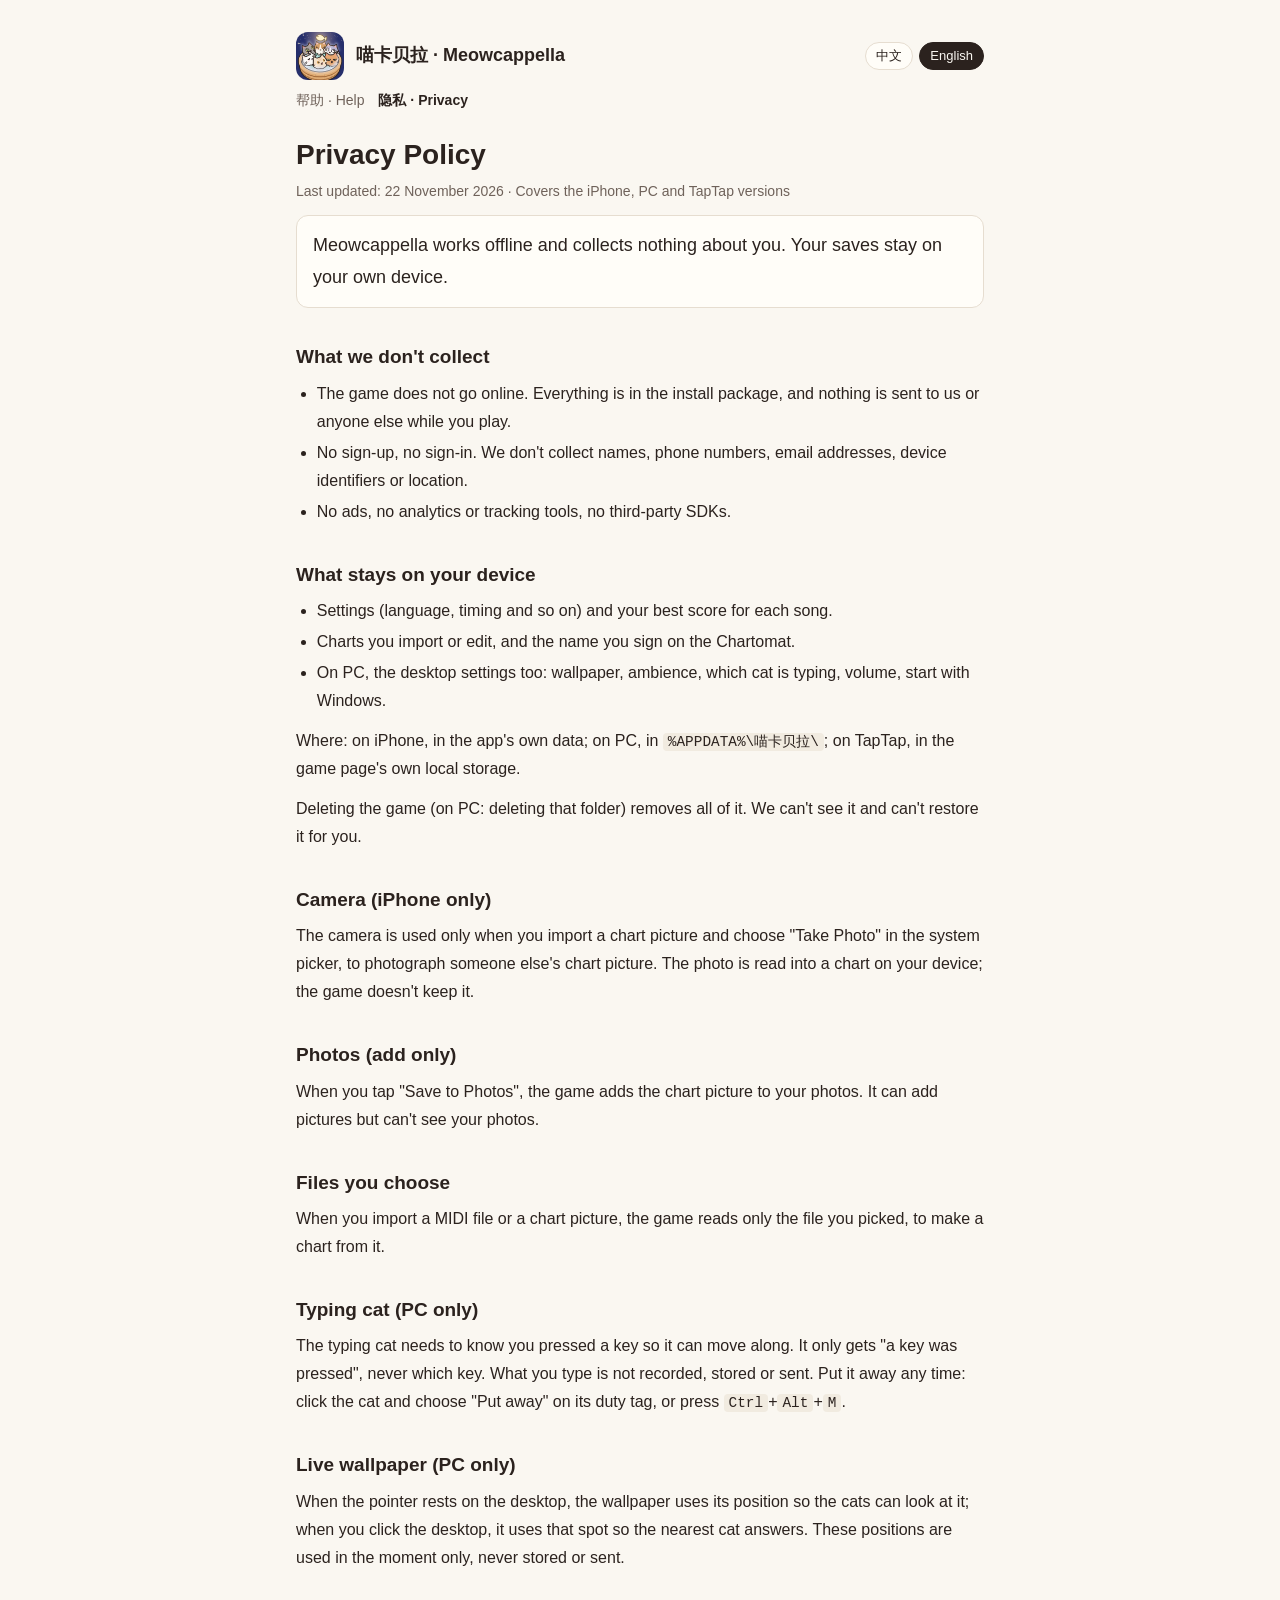
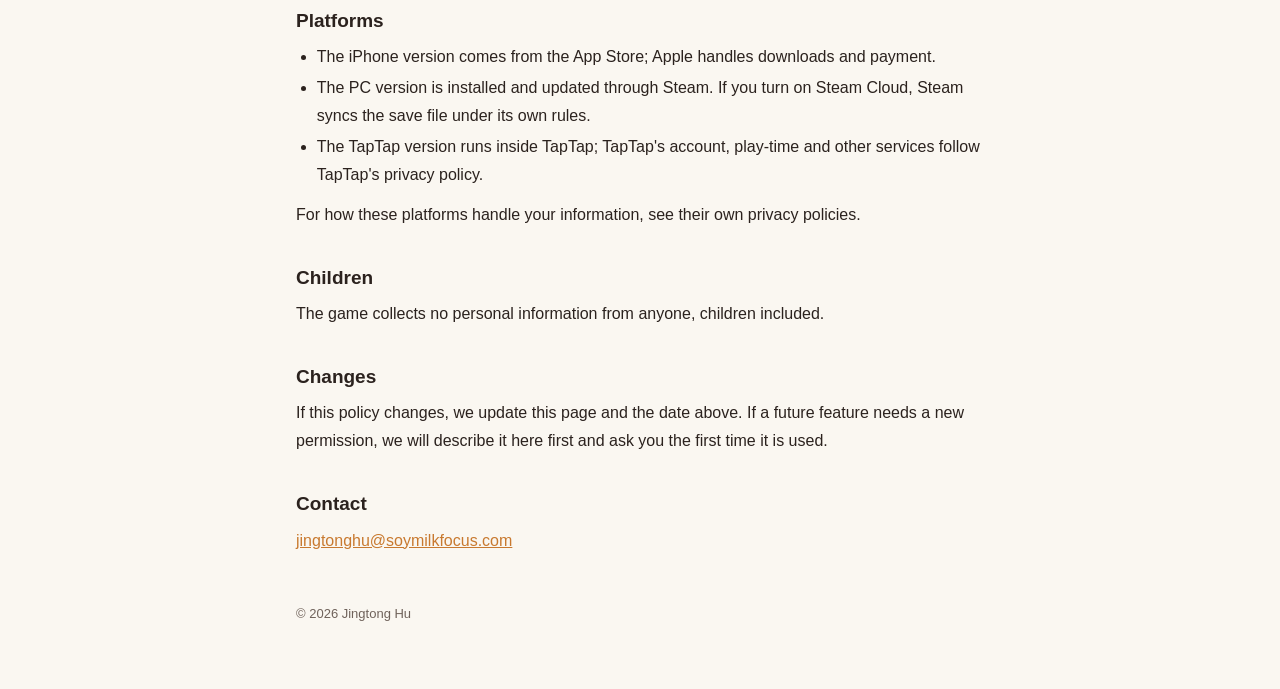
==== privacy.html @ f6c9191d "Meowcappella privacy policy and help pages (zh / en)" ====
<!doctype html>
<html lang="zh-CN" data-title-zh="隐私政策 · 喵卡贝拉" data-title-en="Privacy Policy · Meowcappella">
<head>
<meta charset="utf-8">
<meta name="viewport" content="width=device-width, initial-scale=1">
<title>隐私政策 · 喵卡贝拉</title>
<link rel="icon" href="icon.png">
<link rel="stylesheet" href="site.css">
<script src="lang.js"></script>
</head>
<body>
<main>
<header class="top">
  <img src="icon.png" alt="">
  <span class="name">喵卡贝拉 · Meowcappella</span>
  <span class="langs"><button data-lang="zh" aria-pressed="true">中文</button><button data-lang="en" aria-pressed="false">English</button></span>
</header>
<nav class="pages"><a href="support.html">帮助 · Help</a><a href="privacy.html" aria-current="page">隐私 · Privacy</a></nav>

<article lang="zh-CN" data-l>
<h1>隐私政策</h1>
<p class="meta">更新日期：2026 年 11 月 22 日 · 适用于 iPhone 版、电脑版和 TapTap 版</p>
<p class="lead">《喵卡贝拉》不联网，不收集你的任何信息。你的存档只在你自己的设备上。</p>

<h2>我们不收集什么</h2>
<ul>
<li>游戏不联网。所有内容都在安装包里，玩的时候不向我们或任何第三方发送数据。</li>
<li>不用注册，不用登录。不收集姓名、手机号、邮箱、设备标识、位置。</li>
<li>没有广告，没有统计或追踪工具，没有第三方 SDK。</li>
</ul>

<h2>存在你设备上的东西</h2>
<ul>
<li>设置（语言、音画同步等）、每首歌的最高分。</li>
<li>你导入或改过的谱面，谱面机上填的署名。</li>
<li>电脑版另有桌面设置：壁纸、白噪音、打字猫是谁、音量、开机启动。</li>
</ul>
<p>存在哪：iPhone 版在 App 自己的数据里；电脑版在 <code>%APPDATA%\喵卡贝拉\</code>；TapTap 版在游戏页面自己的本地存储里。</p>
<p>删掉游戏（电脑版：删掉上面那个文件夹）就全部清除。这些东西我们拿不到，也帮不了你恢复。</p>

<h2>相机（只在 iPhone 版）</h2>
<p>只在「导入谱面图」时，你在系统的选择器里点了「拍照」，才会用相机，用来拍下别人的谱面图。照片只在本机读成谱面，游戏不保存这张照片。</p>

<h2>照片（只往里存）</h2>
<p>你点「存到相册」时，游戏把谱面图存进你的照片。它只能往里存，不能看你的照片。</p>

<h2>你选的文件</h2>
<p>导入 MIDI 或谱面图时，游戏只读你选中的那一个文件，用来生成谱面。</p>

<h2>打字猫（只在电脑版）</h2>
<p>打字猫要知道你按了键，才能跟着动。它只收到「按了一下」，不知道按的是哪个键。你打的内容不记录、不保存、不发送。随时可以收起它：点一下猫，在冒出来的值班牌上点「收起」，或者按 <kbd>Ctrl</kbd>+<kbd>Alt</kbd>+<kbd>M</kbd>。</p>

<h2>动态壁纸（只在电脑版）</h2>
<p>鼠标停在桌面上时，壁纸用光标的位置让猫看向它；你点桌面时，用点的位置让最近的那只猫应一声。这些位置只在那一刻用，不保存、不发送。</p>

<h2>平台</h2>
<ul>
<li>iPhone 版从 App Store 下载，下载和付款由 Apple 处理。</li>
<li>电脑版从 Steam 安装和更新。如果你开了 Steam 云存档，存档文件由 Steam 按它自己的规则同步。</li>
<li>TapTap 版运行在 TapTap 里，TapTap 的账号、防沉迷等服务按 TapTap 的隐私政策。</li>
</ul>
<p>这些平台怎么处理你的信息，请看它们各自的隐私政策。</p>

<h2>儿童</h2>
<p>游戏不收集任何人的个人信息，包括儿童。</p>

<h2>以后有变化</h2>
<p>政策改了，会更新这一页和上面的日期。以后如果加了要新权限的功能，会先写在这里，并在第一次用到时问你。</p>

<h2>联系我们</h2>
<p><a href="mailto:jingtonghu@soymilkfocus.com">jingtonghu@soymilkfocus.com</a></p>
</article>

<article lang="en" data-l>
<h1>Privacy Policy</h1>
<p class="meta">Last updated: 22 November 2026 · Covers the iPhone, PC and TapTap versions</p>
<p class="lead">Meowcappella works offline and collects nothing about you. Your saves stay on your own device.</p>

<h2>What we don't collect</h2>
<ul>
<li>The game does not go online. Everything is in the install package, and nothing is sent to us or anyone else while you play.</li>
<li>No sign-up, no sign-in. We don't collect names, phone numbers, email addresses, device identifiers or location.</li>
<li>No ads, no analytics or tracking tools, no third-party SDKs.</li>
</ul>

<h2>What stays on your device</h2>
<ul>
<li>Settings (language, timing and so on) and your best score for each song.</li>
<li>Charts you import or edit, and the name you sign on the Chartomat.</li>
<li>On PC, the desktop settings too: wallpaper, ambience, which cat is typing, volume, start with Windows.</li>
</ul>
<p>Where: on iPhone, in the app's own data; on PC, in <code>%APPDATA%\喵卡贝拉\</code>; on TapTap, in the game page's own local storage.</p>
<p>Deleting the game (on PC: deleting that folder) removes all of it. We can't see it and can't restore it for you.</p>

<h2>Camera (iPhone only)</h2>
<p>The camera is used only when you import a chart picture and choose "Take Photo" in the system picker, to photograph someone else's chart picture. The photo is read into a chart on your device; the game doesn't keep it.</p>

<h2>Photos (add only)</h2>
<p>When you tap "Save to Photos", the game adds the chart picture to your photos. It can add pictures but can't see your photos.</p>

<h2>Files you choose</h2>
<p>When you import a MIDI file or a chart picture, the game reads only the file you picked, to make a chart from it.</p>

<h2>Typing cat (PC only)</h2>
<p>The typing cat needs to know you pressed a key so it can move along. It only gets "a key was pressed", never which key. What you type is not recorded, stored or sent. Put it away any time: click the cat and choose "Put away" on its duty tag, or press <kbd>Ctrl</kbd>+<kbd>Alt</kbd>+<kbd>M</kbd>.</p>

<h2>Live wallpaper (PC only)</h2>
<p>When the pointer rests on the desktop, the wallpaper uses its position so the cats can look at it; when you click the desktop, it uses that spot so the nearest cat answers. These positions are used in the moment only, never stored or sent.</p>

<h2>Platforms</h2>
<ul>
<li>The iPhone version comes from the App Store; Apple handles downloads and payment.</li>
<li>The PC version is installed and updated through Steam. If you turn on Steam Cloud, Steam syncs the save file under its own rules.</li>
<li>The TapTap version runs inside TapTap; TapTap's account, play-time and other services follow TapTap's privacy policy.</li>
</ul>
<p>For how these platforms handle your information, see their own privacy policies.</p>

<h2>Children</h2>
<p>The game collects no personal information from anyone, children included.</p>

<h2>Changes</h2>
<p>If this policy changes, we update this page and the date above. If a future feature needs a new permission, we will describe it here first and ask you the first time it is used.</p>

<h2>Contact</h2>
<p><a href="mailto:jingtonghu@soymilkfocus.com">jingtonghu@soymilkfocus.com</a></p>
</article>

<footer>© 2026 Jingtong Hu</footer>
</main>
</body>
</html>
---- site.css ----
/* 喵卡贝拉 · 静态页共用样式。纸色底、暖墨字，和游戏的纸面画风一个颜色；夜里换成温泉的夜色。 */
:root {
  --paper: #faf7f1;
  --card: #fffdf8;
  --ink: #2b221e;
  --muted: #6f625a;
  --line: #e6ddd0;
  --accent: #c8792f;
  --mark: #f3c969;
  --code: #f1ebe0;
  color-scheme: light;
}
@media (prefers-color-scheme: dark) {
  :root:not([data-theme="light"]) {
    --paper: #161a2b;
    --card: #1e2338;
    --ink: #f1e9dc;
    --muted: #b3a998;
    --line: #333a55;
    --accent: #f0a85a;
    --mark: #8a6a2a;
    --code: #262c45;
    color-scheme: dark;
  }
}
:root[data-theme="dark"] {
  --paper: #161a2b; --card: #1e2338; --ink: #f1e9dc; --muted: #b3a998; --line: #333a55;
  --accent: #f0a85a; --mark: #8a6a2a; --code: #262c45; color-scheme: dark;
}
* { box-sizing: border-box; }
html { -webkit-text-size-adjust: 100%; }
body {
  margin: 0; background: var(--paper); color: var(--ink);
  font: 16px/1.75 -apple-system, BlinkMacSystemFont, "PingFang SC", "Hiragino Sans GB", "Microsoft YaHei", "Segoe UI", sans-serif;
}
main { max-width: 720px; margin: 0 auto; padding: 32px 16px 64px; }
header.top { display: flex; align-items: center; gap: 12px; flex-wrap: wrap; margin-bottom: 8px; }
header.top img { width: 48px; height: 48px; border-radius: 12px; }
header.top .name { font-weight: 700; font-size: 18px; }
nav.pages { display: flex; gap: 14px; flex-wrap: wrap; font-size: 14px; margin: 4px 0 24px; }
nav.pages a { color: var(--muted); text-decoration: none; }
nav.pages a[aria-current="page"] { color: var(--ink); font-weight: 600; }
.langs { margin-left: auto; display: flex; gap: 6px; }
.langs button {
  font: inherit; font-size: 13px; padding: 2px 10px; border-radius: 999px; cursor: pointer;
  border: 1px solid var(--line); background: var(--card); color: var(--ink);
}
.langs button[aria-pressed="true"] { background: var(--ink); color: var(--paper); border-color: var(--ink); }
h1 { font-size: 28px; line-height: 1.3; margin: 8px 0 4px; }
h2 { font-size: 19px; margin: 32px 0 6px; }
h3 { font-size: 16px; margin: 22px 0 4px; }
p, ul, ol { margin: 6px 0 12px; }
ul, ol { padding-left: 1.3em; }
li { margin: 3px 0; }
a { color: var(--accent); }
.meta { color: var(--muted); font-size: 14px; }
.lead { font-size: 18px; padding: 14px 16px; background: var(--card); border: 1px solid var(--line); border-radius: 12px; }
code, kbd { font-family: ui-monospace, Menlo, Consolas, monospace; font-size: .9em; background: var(--code); padding: 1px 5px; border-radius: 4px; }
.placeholder { background: var(--mark); color: var(--ink); padding: 0 4px; border-radius: 3px; }
details { border-top: 1px solid var(--line); padding: 10px 0; }
details summary { cursor: pointer; font-weight: 600; }
details[open] summary { margin-bottom: 4px; }
table { border-collapse: collapse; width: 100%; font-size: 15px; }
th, td { text-align: left; vertical-align: top; padding: 7px 10px 7px 0; border-bottom: 1px solid var(--line); }
th { color: var(--muted); font-weight: 500; white-space: nowrap; }
footer { margin-top: 48px; color: var(--muted); font-size: 13px; }
/* 两种语言都写在页面里；有脚本时只显示一种，没有脚本时两种都看得到。 */
html.js [lang="en"][data-l], html.js [lang="zh-CN"][data-l] { display: none; }
html.js.show-en [lang="en"][data-l], html.js.show-zh [lang="zh-CN"][data-l] { display: block; }
@media print { .langs, nav.pages { display: none; } html.js [data-l] { display: block !important; } }
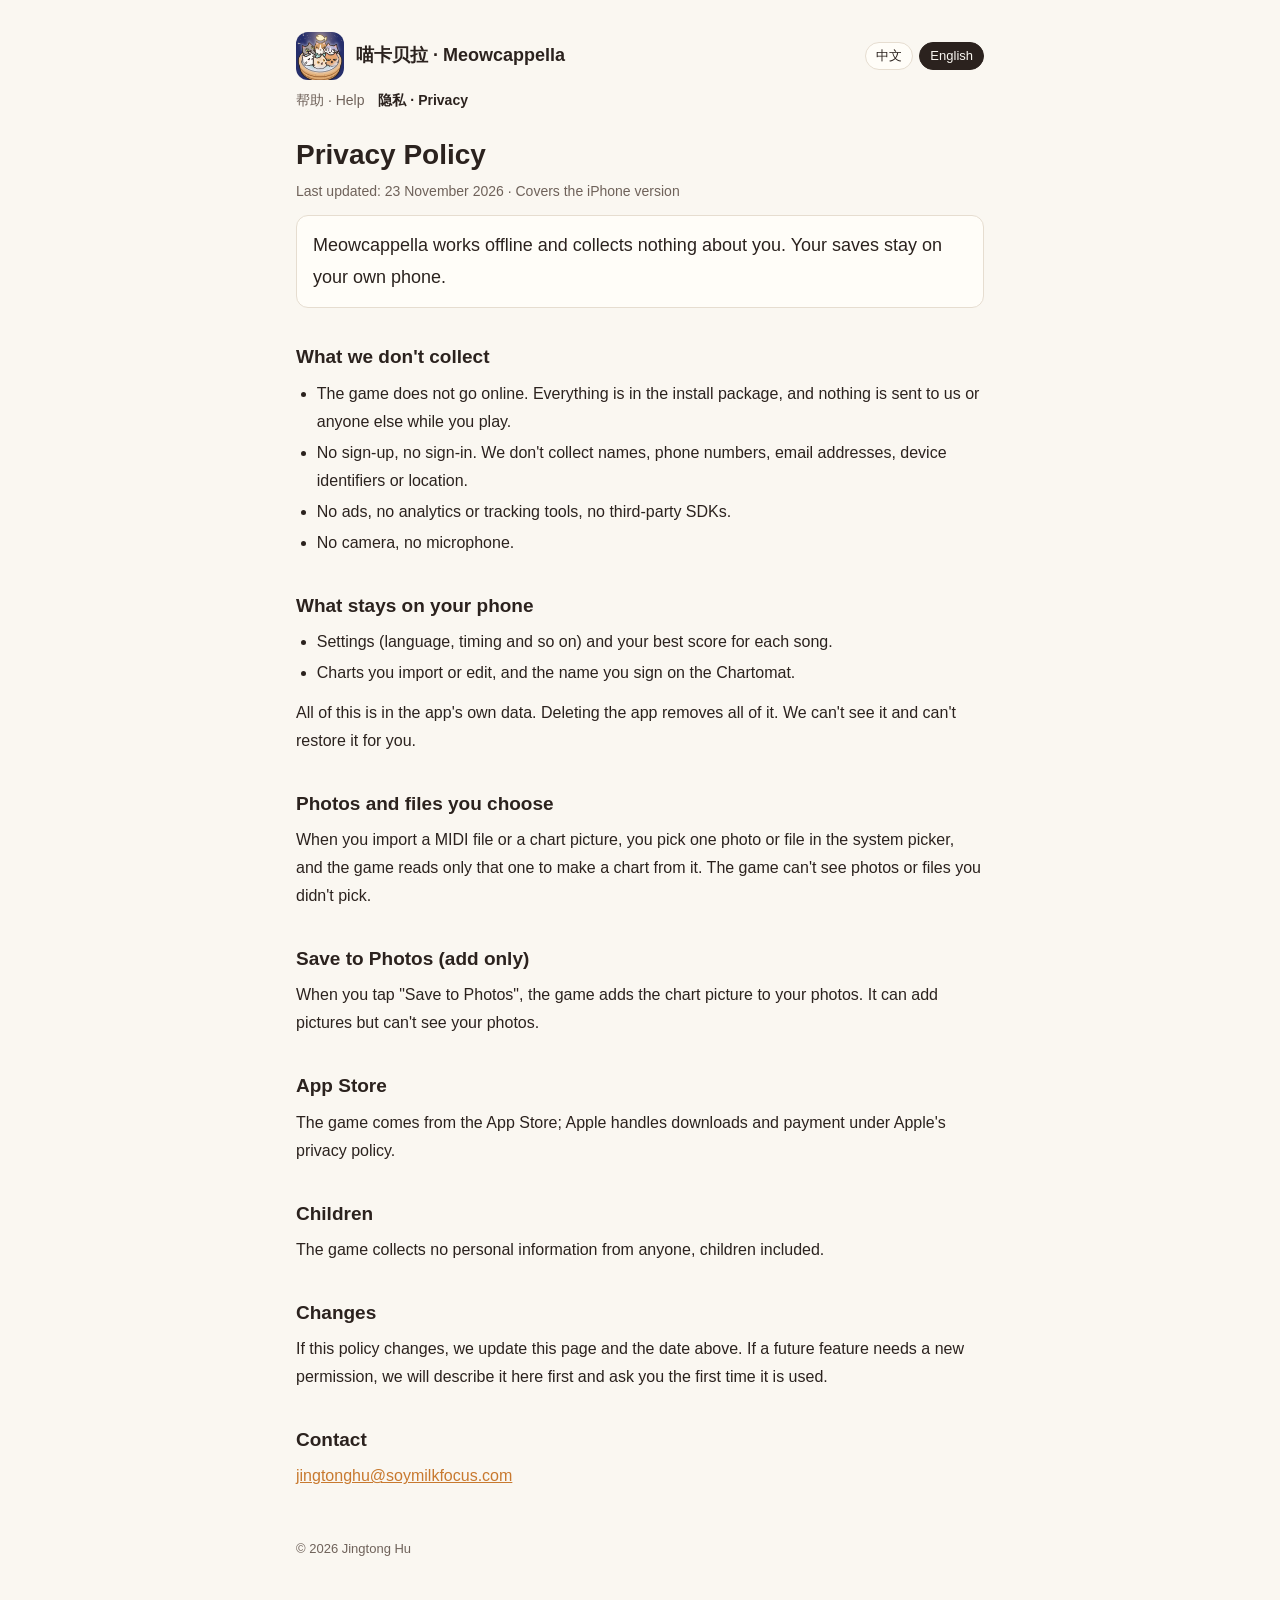
==== commit 549a0ef9: "Privacy: iPhone version only; no camera (11-23: 谱面图 come from Photos or Files, the App has no camera" ====
--- a/privacy.html
+++ b/privacy.html
@@ -19,47 +19,32 @@
 
 <article lang="zh-CN" data-l>
 <h1>隐私政策</h1>
-<p class="meta">更新日期：2026 年 11 月 22 日 · 适用于 iPhone 版、电脑版和 TapTap 版</p>
-<p class="lead">《喵卡贝拉》不联网，不收集你的任何信息。你的存档只在你自己的设备上。</p>
+<p class="meta">更新日期：2026 年 11 月 23 日 · 适用于 iPhone 版</p>
+<p class="lead">《喵卡贝拉》不联网，不收集你的任何信息。你的存档只在你自己的手机上。</p>
 
 <h2>我们不收集什么</h2>
 <ul>
 <li>游戏不联网。所有内容都在安装包里，玩的时候不向我们或任何第三方发送数据。</li>
 <li>不用注册，不用登录。不收集姓名、手机号、邮箱、设备标识、位置。</li>
 <li>没有广告，没有统计或追踪工具，没有第三方 SDK。</li>
+<li>不用相机，不用麦克风。</li>
 </ul>
 
-<h2>存在你设备上的东西</h2>
+<h2>存在你手机上的东西</h2>
 <ul>
 <li>设置（语言、音画同步等）、每首歌的最高分。</li>
 <li>你导入或改过的谱面，谱面机上填的署名。</li>
-<li>电脑版另有桌面设置：壁纸、白噪音、打字猫是谁、音量、开机启动。</li>
 </ul>
-<p>存在哪：iPhone 版在 App 自己的数据里；电脑版在 <code>%APPDATA%\喵卡贝拉\</code>；TapTap 版在游戏页面自己的本地存储里。</p>
-<p>删掉游戏（电脑版：删掉上面那个文件夹）就全部清除。这些东西我们拿不到，也帮不了你恢复。</p>
+<p>这些都在 App 自己的数据里。删掉 App 就全部清除。我们拿不到，也帮不了你恢复。</p>
 
-<h2>相机（只在 iPhone 版）</h2>
-<p>只在「导入谱面图」时，你在系统的选择器里点了「拍照」，才会用相机，用来拍下别人的谱面图。照片只在本机读成谱面，游戏不保存这张照片。</p>
+<h2>你选的照片和文件</h2>
+<p>导入 MIDI 或谱面图时，你在系统的选择器里选一张照片或一个文件，游戏只读你选中的那一个，用来生成谱面。游戏看不到你没选的照片和文件。</p>
 
-<h2>照片（只往里存）</h2>
+<h2>存到相册（只往里存）</h2>
 <p>你点「存到相册」时，游戏把谱面图存进你的照片。它只能往里存，不能看你的照片。</p>
 
-<h2>你选的文件</h2>
-<p>导入 MIDI 或谱面图时，游戏只读你选中的那一个文件，用来生成谱面。</p>
-
-<h2>打字猫（只在电脑版）</h2>
-<p>打字猫要知道你按了键，才能跟着动。它只收到「按了一下」，不知道按的是哪个键。你打的内容不记录、不保存、不发送。随时可以收起它：点一下猫，在冒出来的值班牌上点「收起」，或者按 <kbd>Ctrl</kbd>+<kbd>Alt</kbd>+<kbd>M</kbd>。</p>
-
-<h2>动态壁纸（只在电脑版）</h2>
-<p>鼠标停在桌面上时，壁纸用光标的位置让猫看向它；你点桌面时，用点的位置让最近的那只猫应一声。这些位置只在那一刻用，不保存、不发送。</p>
-
-<h2>平台</h2>
-<ul>
-<li>iPhone 版从 App Store 下载，下载和付款由 Apple 处理。</li>
-<li>电脑版从 Steam 安装和更新。如果你开了 Steam 云存档，存档文件由 Steam 按它自己的规则同步。</li>
-<li>TapTap 版运行在 TapTap 里，TapTap 的账号、防沉迷等服务按 TapTap 的隐私政策。</li>
-</ul>
-<p>这些平台怎么处理你的信息，请看它们各自的隐私政策。</p>
+<h2>App Store</h2>
+<p>游戏从 App Store 下载，下载和付款由 Apple 处理，按 Apple 的隐私政策。</p>
 
 <h2>儿童</h2>
 <p>游戏不收集任何人的个人信息，包括儿童。</p>
@@ -73,47 +58,32 @@
 
 <article lang="en" data-l>
 <h1>Privacy Policy</h1>
-<p class="meta">Last updated: 22 November 2026 · Covers the iPhone, PC and TapTap versions</p>
-<p class="lead">Meowcappella works offline and collects nothing about you. Your saves stay on your own device.</p>
+<p class="meta">Last updated: 23 November 2026 · Covers the iPhone version</p>
+<p class="lead">Meowcappella works offline and collects nothing about you. Your saves stay on your own phone.</p>
 
 <h2>What we don't collect</h2>
 <ul>
 <li>The game does not go online. Everything is in the install package, and nothing is sent to us or anyone else while you play.</li>
 <li>No sign-up, no sign-in. We don't collect names, phone numbers, email addresses, device identifiers or location.</li>
 <li>No ads, no analytics or tracking tools, no third-party SDKs.</li>
+<li>No camera, no microphone.</li>
 </ul>
 
-<h2>What stays on your device</h2>
+<h2>What stays on your phone</h2>
 <ul>
 <li>Settings (language, timing and so on) and your best score for each song.</li>
 <li>Charts you import or edit, and the name you sign on the Chartomat.</li>
-<li>On PC, the desktop settings too: wallpaper, ambience, which cat is typing, volume, start with Windows.</li>
 </ul>
-<p>Where: on iPhone, in the app's own data; on PC, in <code>%APPDATA%\喵卡贝拉\</code>; on TapTap, in the game page's own local storage.</p>
-<p>Deleting the game (on PC: deleting that folder) removes all of it. We can't see it and can't restore it for you.</p>
+<p>All of this is in the app's own data. Deleting the app removes all of it. We can't see it and can't restore it for you.</p>
 
-<h2>Camera (iPhone only)</h2>
-<p>The camera is used only when you import a chart picture and choose "Take Photo" in the system picker, to photograph someone else's chart picture. The photo is read into a chart on your device; the game doesn't keep it.</p>
+<h2>Photos and files you choose</h2>
+<p>When you import a MIDI file or a chart picture, you pick one photo or file in the system picker, and the game reads only that one to make a chart from it. The game can't see photos or files you didn't pick.</p>
 
-<h2>Photos (add only)</h2>
+<h2>Save to Photos (add only)</h2>
 <p>When you tap "Save to Photos", the game adds the chart picture to your photos. It can add pictures but can't see your photos.</p>
 
-<h2>Files you choose</h2>
-<p>When you import a MIDI file or a chart picture, the game reads only the file you picked, to make a chart from it.</p>
-
-<h2>Typing cat (PC only)</h2>
-<p>The typing cat needs to know you pressed a key so it can move along. It only gets "a key was pressed", never which key. What you type is not recorded, stored or sent. Put it away any time: click the cat and choose "Put away" on its duty tag, or press <kbd>Ctrl</kbd>+<kbd>Alt</kbd>+<kbd>M</kbd>.</p>
-
-<h2>Live wallpaper (PC only)</h2>
-<p>When the pointer rests on the desktop, the wallpaper uses its position so the cats can look at it; when you click the desktop, it uses that spot so the nearest cat answers. These positions are used in the moment only, never stored or sent.</p>
-
-<h2>Platforms</h2>
-<ul>
-<li>The iPhone version comes from the App Store; Apple handles downloads and payment.</li>
-<li>The PC version is installed and updated through Steam. If you turn on Steam Cloud, Steam syncs the save file under its own rules.</li>
-<li>The TapTap version runs inside TapTap; TapTap's account, play-time and other services follow TapTap's privacy policy.</li>
-</ul>
-<p>For how these platforms handle your information, see their own privacy policies.</p>
+<h2>App Store</h2>
+<p>The game comes from the App Store; Apple handles downloads and payment under Apple's privacy policy.</p>
 
 <h2>Children</h2>
 <p>The game collects no personal information from anyone, children included.</p>
